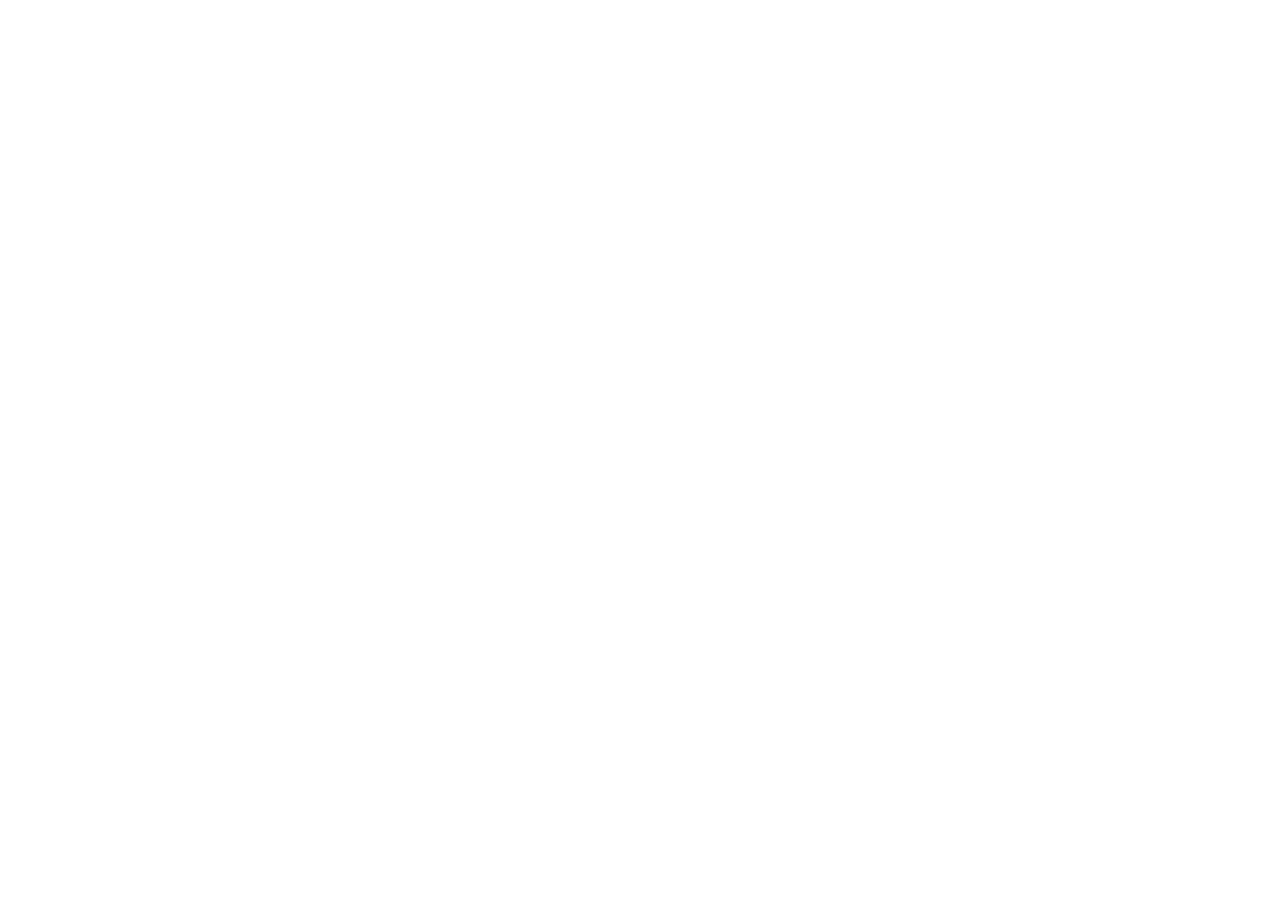
==== select-plan.html @ 35acc866 "initial commit" ====
<!DOCTYPE html>
<html lang="pt-br">
<head>
    <meta charset="UTF-8">
    <meta http-equiv="X-UA-Compatible" content="IE=edge">
    <meta name="viewport" content="width=device-width, initial-scale=1.0">
    <title>Select Your Plan</title>
</head>
<body>
    
</body>
</html>
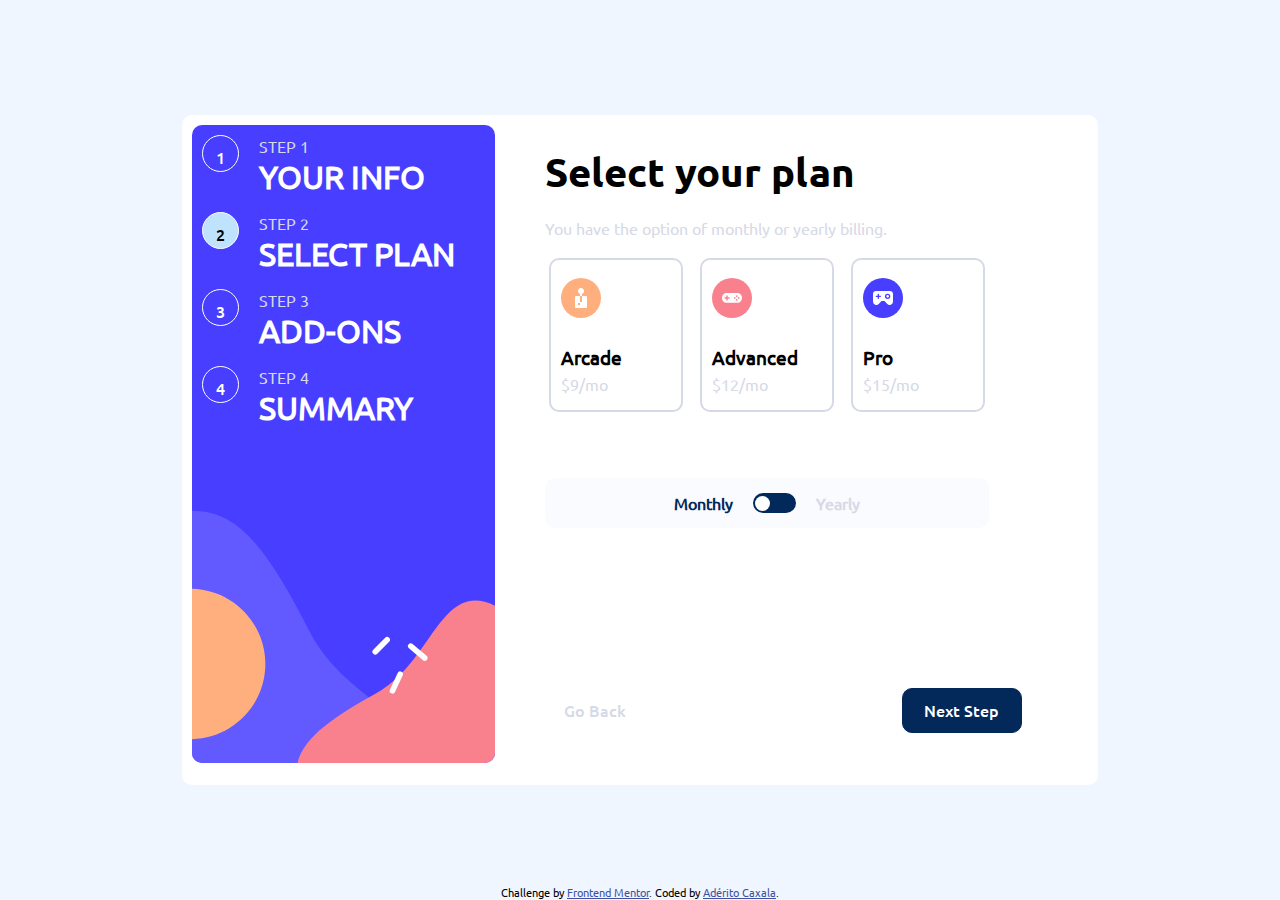
==== commit 5b8734b8: "adding the select-plan page" ====
--- a/select-plan.html
+++ b/select-plan.html
@@ -4,9 +4,134 @@
     <meta charset="UTF-8">
     <meta http-equiv="X-UA-Compatible" content="IE=edge">
     <meta name="viewport" content="width=device-width, initial-scale=1.0">
-    <title>Select Your Plan</title>
+    <link rel="icon" type="image/png" sizes="32x32" href="assets/images/favicon-32x32.png"> 
+    <title>Frontend Mentor | Multi-step form</title>
+    <link rel="stylesheet" href="styles/select-plan/style.css">
+    <link rel="stylesheet" href="styles/select-plan/media-query.css">
 </head>
-<body>
+<body> 
+    <main>
+        <section id="side-bar">
+        <div>
+            <div class="circle">1</div>
+                <div class="info">
+                <span>STEP 1</span>
+                <h1>YOUR INFO</h1>
+            </div>
+        </div>
+        <div>
+            <div class="circle selected">2</div>
+                <div class="info">
+                <span>STEP 2</span>
+                <h1>SELECT PLAN</h1>
+            </div>
+        </div>
+        <div>
+            <div class="circle">3</div>
+                <div class="info">
+                <span>STEP 3</span>
+                <h1>ADD-ONS</h1>
+            </div>
+        </div>
+        <div>
+            <div class="circle">4</div>
+                <div class="info">
+                <span>STEP 4</span>
+                <h1>SUMMARY</h1>
+            </div>
+        </div>
+        </section>
+     <!-- Step 2 start -->
+        <section id="select-plan">
+            <form action="#" method="post">
+                <div>
+                    <h1>Select your plan</h1>
+                </div>
+                <div>
+                    <p>
+                        <span>You have the option of monthly or yearly billing.</span>
+                    </p>
+                </div>
+                <div class="cards-container">
+                    <div class="card">
+                        <div id="arcade-img"></div>
+                        <p><strong>Arcade</strong> <br><span id="sarcade">$9/mo</span></p>
+                    </div>
+                    <div class="card">
+                        <div id="advanced-img"></div>
+                        <p>
+                            <strong>Advanced</strong> <br>
+                            <span id="sadvanced">$12/mo</span>
+                        </p>
+                    </div>
+                    <div class="card">
+                        <div id="pro-img"></div>
+                        <p><strong>Pro</strong> <br><span id="spro">$15/mo</span></p>
+                    </div>
+                </div>
+                <div id="erro">
+                    <p></p>
+                </div>
+                <div id="time">
+                    <p>
+                        <span class="selected-time"><strong>Monthly</strong></span>
+                    </p>
+                    <div id="toggle-back">
+                        <div id="toggle"></div>
+                    </div>
+                    <p>
+                        <span><strong>Yearly</strong></span>
+                    </p>
+                </div>
+            </form>
+            <footer>
+                <button id="btnGoBack">Go Back</button>
+                <button id="btnNext">Next Step</button>
+            </footer>
+        </section>
+   <!-- Step 2 end -->
     
+    <!-- Step 3 start -->
+    <!-- <section>
+    
+      Pick add-ons
+      Add-ons help enhance your gaming experience.
+    
+      Online service
+      Access to multiplayer games
+      +$1/mo
+    
+      Larger storage
+      Extra 1TB of cloud save
+      +$2/mo
+    
+      Customizable Profile
+      Custom theme on your profile
+      +$2/mo
+    </section>
+    Go Back
+    Next Step -->
+    <!-- Step 3 end -->
+    <!-- Step 4 start -->
+    <!-- Finishing up
+    Double-check everything looks OK before confirming. -->
+    <!-- Dynamically add subscription and add-on selections here -->
+    <!-- Total (per month/year)
+    Go Back
+    Confirm -->
+    <!-- Step 4 end -->
+    <!-- Step 5 start -->
+    <!-- Thank you!
+    Thanks for confirming your subscription! We hope you have fun
+    using our platform. If you ever need support, please feel free
+    to email us at support@loremgaming.com.
+    Step 5 end -->
+  </main>
+  
+  <div class="attribution">
+    Challenge by <a href="https://www.frontendmentor.io?ref=challenge" target="_blank">Frontend Mentor</a>. 
+    Coded by <a href="https://www.linkedin.com/in/adérito-caxala" rel="noopener noreferer" target="_blank">Adérito Caxala</a>.
+  </div>
+  <script src="script/select-plan.js"></script>
 </body>
 </html>--- a/styles/select-plan/style.css
+++ b/styles/select-plan/style.css
@@ -0,0 +1,222 @@
+@charset "UTF-8";
+@font-face {
+    font-family: Ubuntu-bold;
+    src: url(../../assets/fonts/Ubuntu-Bold.ttf) format('truetype');
+}
+@font-face {
+    font-family: Ubuntu-medium;
+    src: url(../../assets/fonts/Ubuntu-Medium.ttf) format('truetype');
+}
+@font-face {
+    font-family: Ubuntu-regular;
+    src: url(../../assets/fonts/Ubuntu-Regular.ttf) format('truetype');
+}
+@keyframes roll-right{
+   from{transform: translateX(0px);}
+    to{transform: translateX(25px);} 
+}
+@keyframes roll-left{
+   from{transform: translateX(25px);}
+    to{transform: translateX(0px);} 
+}
+*{
+    padding: 0px;
+    margin: 0px;
+    font-family: Ubuntu-regular, sans-serif;
+}
+*::selection{
+    background-color: hsl(206, 100%, 59%);
+}
+body, html{
+    width: 100vw;
+    height: 100vh;
+}
+main{
+    position: absolute;
+    width: 100vw;
+    height: 100vh;
+    display: flex;
+    flex-direction: column;
+    background-color: hsl(206, 94%, 87%);
+}
+section#side-bar{
+    background-image: url(../../assets/images/bg-sidebar-mobile.svg);
+    background-size: cover;
+    background-repeat: no-repeat;
+    display: flex;
+    width: 100vw;
+    height: 150px;
+    justify-content: center;
+    align-items: center;
+    gap: 15px;
+}
+section#select-plan > form{
+    background-color: hsl(0, 0%, 100%);
+    transform: translate(30px, -40px);
+    border-radius: 10px;
+    width: calc(100% - 100px);
+    gap: 20px;
+    height: 90%;
+    display: flex;
+    flex-direction: column;
+    padding: 20px;
+    transition: width 1s, height 1s, transform 1s;
+    transition-timing-function: ease;
+}
+section#select-plan  h1{
+    font-family: Ubuntu-bold, sans-serif;
+    font-weight: 700;
+}
+section > footer{
+    background-color: hsl(0, 0%, 100%);
+    position: fixed;
+    bottom: 0;
+    width: 100%;
+    height: 70px;
+    display: flex;
+    justify-content: space-between;
+    align-items: center;
+}
+div.circle{
+    border: 1px solid hsl(0, 0%, 100%);
+    height: 15px;
+    width: 15px;
+    text-align: center;
+    display: inline-block;
+    border-radius: 50%;
+    padding: 10px;
+    font-family: Ubuntu-medium, sans-serif;
+    color: white;
+}
+div.selected{
+   background-color: hsl(206, 94%, 87%);
+   color: black;
+}
+div.circle:hover{
+    background-color: hsl(206, 94%, 87%);
+    cursor: pointer;
+    color: black;
+    transition: background-color 1s;
+    transition-timing-function: ease;
+}
+div.info{
+    display: none;
+}
+div.cards-container{
+    display: flex;
+    flex-direction: column;
+    gap: 10px;
+}
+div.card{
+    border: 2px solid hsl(229, 24%, 87%);
+    border-radius: 10px;
+    display: flex;
+    align-items: center;
+    height: 80px;
+}
+div.card:hover{
+    border-color:  hsl(243, 100%, 62%);
+    background-color:hsl(231, 100%, 99%);
+    cursor: pointer;
+}
+div.card div#arcade-img, div#pro-img, div#advanced-img{
+    height: 50%;
+    width: 25%;
+    background-repeat: no-repeat;
+    background-attachment: fixed;
+    background-position: center;
+}
+div.card div#arcade-img{
+    background-image: url(../../assets/images/icon-arcade.svg);
+}
+div.card div#advanced-img{
+    background-image: url(../../assets/images/icon-advanced.svg);
+}
+div.card div#pro-img{
+    background-image: url(../../assets/images/icon-pro.svg);
+}
+div.card p{
+    font-family: Ubuntu-medium, sans-serif;
+    font-weight: 500;
+    font-size: 1.2em;
+}
+div.select{
+    border-color:  hsl(243, 100%, 62%);
+    background-color:hsl(231, 100%, 99%);
+}
+.selected-time{
+    color: hsl(213, 96%, 18%);
+}
+div.card > p > span{
+    font-size: 16px;
+}
+div#toggle-back{
+    width: 40px;
+    height: 35%;
+    background-color: hsl(213, 96%, 18%);
+    border-radius: 10px;
+    align-items: center;
+    padding: 1.5px;
+    display: flex;
+    justify-content: flex-start;
+    align-items: center;
+    margin: 20px;
+}
+div#toggle{
+    position: relative;
+    background-color: white;
+    width: 15px;
+    height: 15px;
+    border-radius: 50%;
+    cursor: pointer;
+}
+div#time{
+    display: flex;
+    justify-content: center;
+    align-items: center;
+    height: 50px;
+    background-color:hsl(231, 100%, 99%);
+    border-radius: 10px;
+}
+section#select-plan button#btnNext{
+    position: relative;
+    right: 10px;
+    height: 45px;
+    width: 100px;
+    font-family: Ubuntu-medium, sans-serif;
+    font-weight: 500;
+    font-size: 16px;
+    color: white;
+    background-color: hsl(213, 96%, 18%);
+    border: 1px solid hsl(213, 96%, 18%);
+    border-radius: 5px;
+}
+section#select-plan button#btnNext:hover{
+    cursor: pointer;
+    background-color: hsl(243, 100%, 62%);
+    border-color: hsl(243, 100%, 62%);
+}
+section#select-plan button#btnGoBack{
+    position: relative;
+    left: 10px;
+    height: 45px;
+    width: 100px;
+    font-family: Ubuntu-medium, sans-serif;
+    font-weight: 500;
+    font-size: 16px;
+    color: hsl(229, 24%, 87%);
+    background-color: transparent;
+    border: none;
+    border-radius: 5px;
+}
+
+section#select-plan button#btnGoBack:hover{
+    cursor: pointer;
+    background-color: hsla(229, 24%, 87%, 0.24);
+    border-color: hsl(229, 24%, 87%);
+    color:hsl(213, 96%, 18%);
+}
+span{
+    color: hsl(229, 24%, 87%);
+}
+.attribution { display: none; }--- a/styles/select-plan/media-query.css
+++ b/styles/select-plan/media-query.css
@@ -0,0 +1,113 @@
+@media only screen and (min-width:768px){
+    body{
+        background-color: hsl(217, 100%, 97%);
+        display: flex;
+        flex-direction: column-reverse;
+    }
+    main{
+        position: absolute;
+        top: 50%;
+        left: 50%;
+        background-color: hsl(0, 0%, 100%);
+        height: 650px;
+        width: 70vw;
+        padding: 10px;
+        transform: translate(-50%, -50%);
+        border-radius: 10px;
+        display: flex;
+        flex-direction: row;
+        justify-content: space-between;
+        transition: width 1s, height 1s;
+        transition-timing-function: ease;
+    }
+    section#select-plan{
+        display: flex;
+        flex-direction: column;
+        justify-content: space-around;
+        align-items: center;
+        width: 70%;
+        height: 95%;
+    }
+    section#select-plan > form{
+        transform: none;
+    }
+    section#select-plan  h1{
+        font-size: 40px;
+    }
+    section > footer{
+        background-color: hsl(0, 0%, 100%);
+        position: relative;
+        width: 100%;
+        height: 70px;
+        display: flex;
+        justify-content: flex-end;
+        align-items: center;
+    }
+    section#side-bar{
+        background-image: url(../../assets/images/bg-sidebar-desktop.svg);
+        background-position: bottom;
+        height: 95%;
+        width: 300px;
+        flex-grow: 0;
+        border-radius: 10px;
+        display: flex;
+        flex-direction: column;
+        justify-content: flex-start;
+        align-items: flex-start;
+        padding: 10px;
+    }
+    section#side-bar > div{
+        display: flex;
+        gap: 20px;
+    }
+    div.info{
+        display: block;
+        color: hsl(0, 0%, 100%);
+        font-family: Ubuntu-medium;
+        font-weight: 500;
+    }
+    div.cards-container{
+        flex-direction: row;
+        justify-content: space-around;
+        height: 180px;
+        width: 90%;
+    }
+    div#time{
+        width: 90%;
+    }
+    div.card div#arcade-img, div#pro-img, div#advanced-img{
+        width: 100%;
+        background-position: 10px;
+    }
+    div.card{
+        height: 150px;
+        width: 130px;
+        flex-direction: column;
+        justify-content: flex-start;
+        align-items: flex-start;
+        flex-grow: 0;
+    }
+    div.card  p{
+        text-align: left;
+        padding: 10px;
+    }
+    section > footer{
+        position: relative;
+        bottom: 0;
+        width: 90%;
+        justify-content: flex-start;
+        gap: 50%;
+        
+    }
+    section#select-plan button#btnNext,
+    section#select-plan button#btnGoBack{
+        width: 120px;
+        border-radius: 10px;
+    }
+    .attribution { 
+        font-size: 11px; 
+        text-align: center; 
+        display: block;
+    }
+    .attribution a { color: hsl(228, 45%, 44%); }
+}